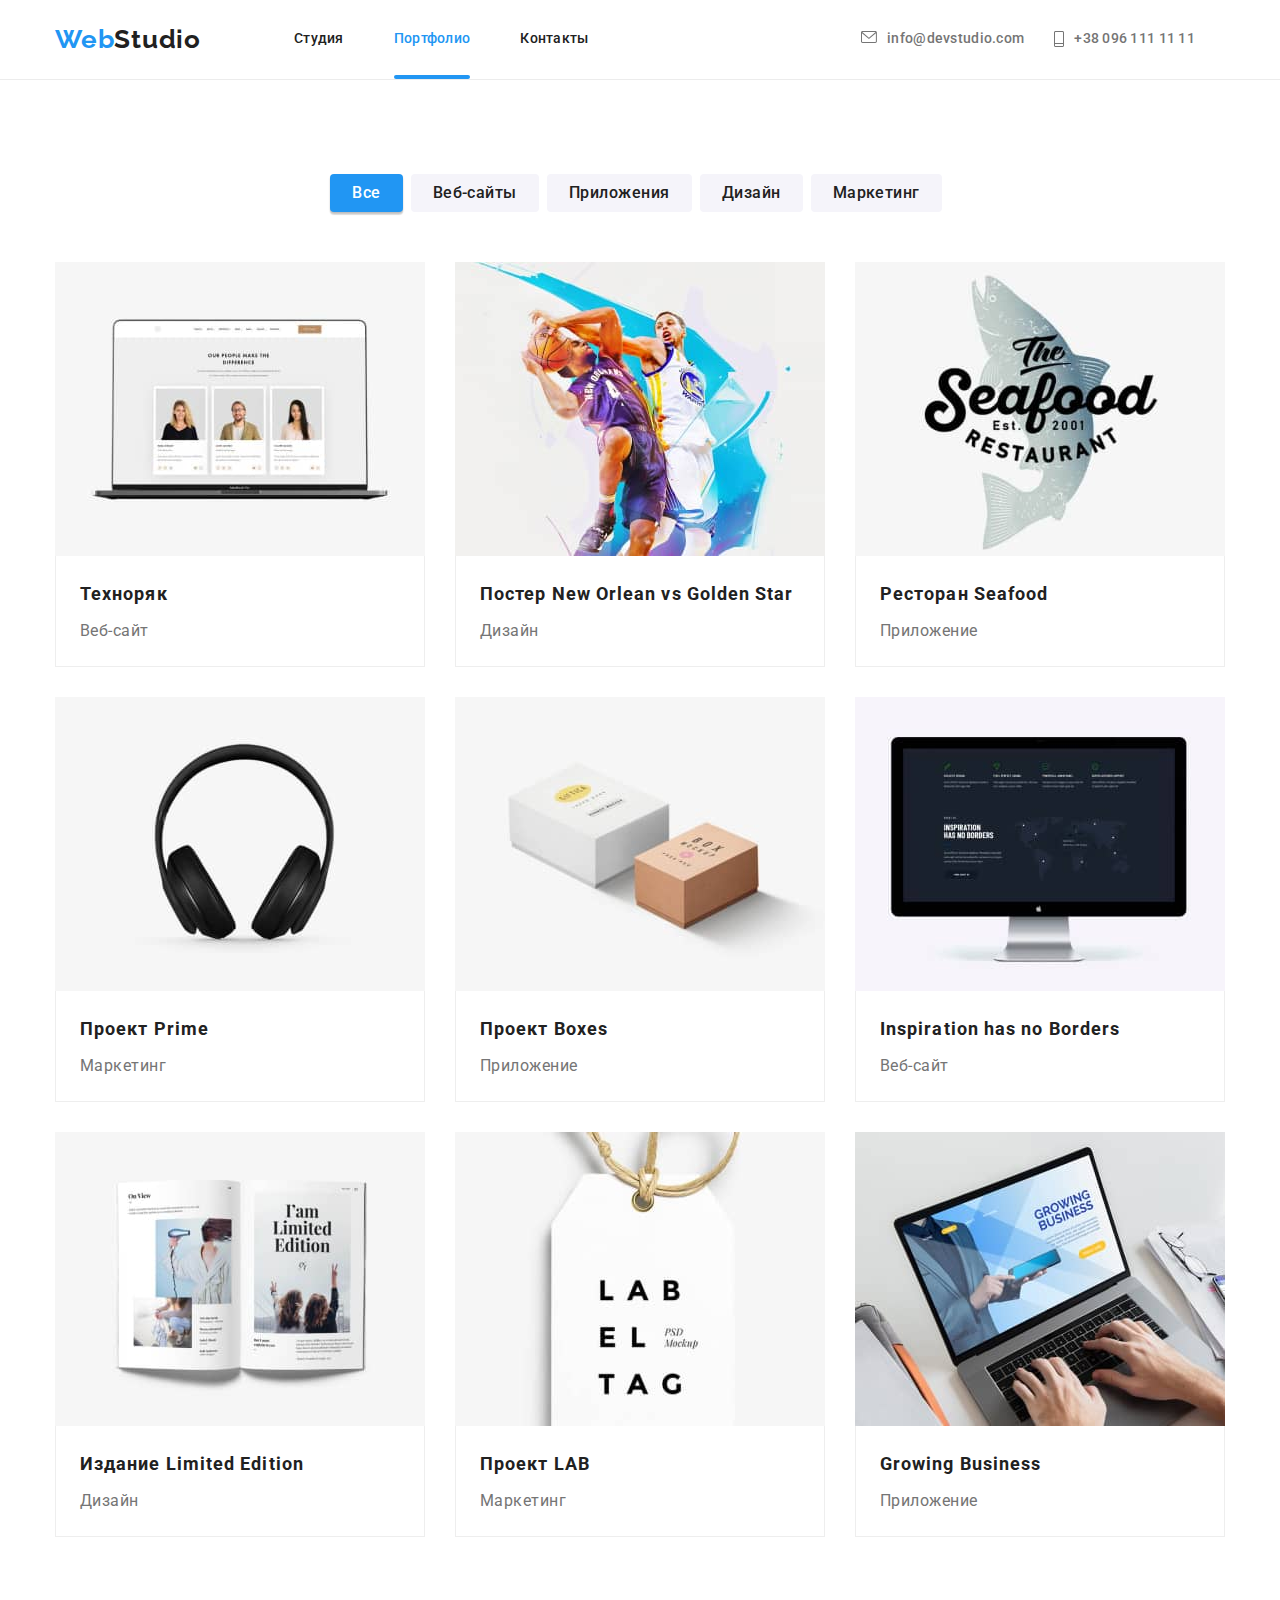
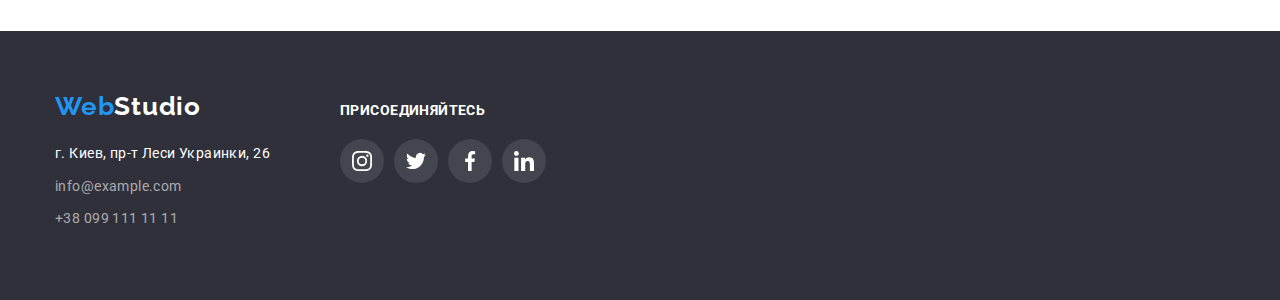
==== portfolio.html @ a16a636d "clone5" ====
<!DOCTYPE html>
<html lang="ru">
  <head>
    <meta charset="UTF-8" />
    <meta name="viewport" content="width=device-width, initial-scale=1.0" />
    <title>Портфолио</title>
    <link rel="preconnect" href="https://fonts.googleapis.com" />
    <link rel="preconnect" href="https://fonts.gstatic.com" crossorigin />
    <link
      href="https://fonts.googleapis.com/css2?family=Raleway:wght@700&family=Roboto:wght@400;500;700;900&display=swap"
      rel="stylesheet"
    />
    <link
      rel="stylesheet"
      href="https://cdnjs.cloudflare.com/ajax/libs/modern-normalize/1.1.0/modern-normalize.min.css"
      integrity="sha512-wpPYUAdjBVSE4KJnH1VR1HeZfpl1ub8YT/NKx4PuQ5NmX2tKuGu6U/JRp5y+Y8XG2tV+wKQpNHVUX03MfMFn9Q=="
      crossorigin="anonymous"
      referrerpolicy="no-referrer"
    />
    <link rel="stylesheet" href="./css/styles.css" />
  </head>
  <body>
    <!-- верхняя линия -->
    <header class="header">
      <section class="section-nav">
        <div class="container header-container">
          <nav class="header-navigation">
            <div class="logo">
              <a class="logo link" href="./index.html"
                >Web<span>Studio</span></a
              >
            </div>
            <ul class="site-nav list">
              <li class="header-item">
                <a href="./index.html" class="header-link link">Студия</a>
              </li>
              <li class="header-item">
                <a href="./portfolio.html" class="header-link current link"
                  >Портфолио</a
                >
              </li>
              <li class="header-item">
                <a href="#" class="header-link link">Контакты</a>
              </li>
            </ul>
          </nav>
          <div class="header-navigation connect">
            <a class="navigation-link link" href="mailto:info@devstudio.com">
              <svg class="header-svg" width="16" height="12">
                <use href="./img/icons.svg#icon-mail"></use>
              </svg>
              info@devstudio.com</a
            >
            <a class="navigation-link link" href="tel:+380961111111">
              <svg class="header-svg" width="10" height="16">
                <use href="./img/icons.svg#icon-tel"></use>
              </svg>
              +38 096 111 11 11</a
            >
          </div>
        </div>
      </section>
    </header>
    <!-- tagline -->
    <main>
      <section class="section">
        <div class="container">
          <h2 class="section-title" hidden>Портфолио</h2>
          <ul class="menu-list list">
            <li class="menu-item list">
              <button type="button" class="menu-button active">Все</button>
            </li>
            <li class="menu-item list">
              <button type="button" class="menu-button">Веб-сайты</button>
            </li>
            <li class="menu-item list">
              <button type="button" class="menu-button">Приложения</button>
            </li>
            <li class="menu-item list">
              <button type="button" class="menu-button">Дизайн</button>
            </li>
            <li class="menu-item list">
              <button type="button" class="menu-button">Маркетинг</button>
            </li>
          </ul>
          <ul class="portfolio list">
            <li class="portfolio-item">
              <a class="products-link link" href="">
                <div class="products-thumb">
                  <img
                    src="./img/techno1.jpg"
                    alt="фото-карточки сотрудников на экране монитора"
                    width="370"
                    height="294"
                  />
                  <div class="products-overlay">
                    <p class="products-overlay-text">
                      Технокряк это современная площадка распространения
                      коронавируса. Компании используют эту платформу для
                      цифрового шпионажа и атак на защищённые сервера
                      конкурентов.
                    </p>
                  </div>
                </div>
                <div class="portfolio-description">
                  <h3 class="portfolio-name">Техноряк</h3>
                  <p class="portfolio-text">Веб-сайт</p>
                </div>
              </a>
            </li>
            <li class="portfolio-item">
              <a class="products-link link" href="">
                <div class="products-thumb">
                  <img
                    src="./img/poster2.jpg"
                    alt="два баскетболиста соперничают"
                    width="370"
                    height="294"
                  />
                  <div class="products-overlay">
                    <p class="products-overlay-text">
                      Технокряк это современная площадка распространения
                      коронавируса. Компании используют эту платформу для
                      цифрового шпионажа и атак на защищённые сервера
                      конкурентов.
                    </p>
                  </div>
                </div>
                <div class="portfolio-description">
                  <h3 class="portfolio-name">
                    Постер New Orlean vs Golden Star
                  </h3>
                  <p class="portfolio-text">Дизайн</p>
                </div>
              </a>
            </li>
            <li class="portfolio-item">
              <a class="products-link link" href="">
                <div class="products-thumb">
                  <img
                    src="./img/restoran3.jpg"
                    alt="лого ресторана"
                    width="370"
                    height="294"
                  />
                  <div class="products-overlay">
                    <p class="products-overlay-text">
                      Технокряк это современная площадка распространения
                      коронавируса. Компании используют эту платформу для
                      цифрового шпионажа и атак на защищённые сервера
                      конкурентов.
                    </p>
                  </div>
                </div>
                <div class="portfolio-description">
                  <h3 class="portfolio-name">Ресторан Seafood</h3>
                  <p class="portfolio-text">Приложение</p>
                </div>
              </a>
            </li>
            <li class="portfolio-item">
              <a class="products-link link" href="">
                <div class="products-thumb">
                  <img
                    src="./img/project4.jpg"
                    alt="ченрые наушники на белом фоне"
                    width="370"
                    height="294"
                  />
                  <div class="products-overlay">
                    <p class="products-overlay-text">
                      Технокряк это современная площадка распространения
                      коронавируса. Компании используют эту платформу для
                      цифрового шпионажа и атак на защищённые сервера
                      конкурентов.
                    </p>
                  </div>
                </div>
                <div class="portfolio-description">
                  <h3 class="portfolio-name">Проект Prime</h3>
                  <p class="portfolio-text">Маркетинг</p>
                </div>
              </a>
            </li>
            <li class="portfolio-item">
              <a class="products-link link" href="">
                <div class="products-thumb">
                  <img
                    src="./img/boxes5.jpg"
                    alt="две коробки"
                    width="370"
                    height="294"
                  />
                  <div class="products-overlay">
                    <p class="products-overlay-text">
                      Технокряк это современная площадка распространения
                      коронавируса. Компании используют эту платформу для
                      цифрового шпионажа и атак на защищённые сервера
                      конкурентов.
                    </p>
                  </div>
                </div>
                <div class="portfolio-description">
                  <h3 class="portfolio-name">Проект Boxes</h3>
                  <p class="portfolio-text">Приложение</p>
                </div>
              </a>
            </li>
            <li class="portfolio-item">
              <a class="products-link link" href="">
                <div class="products-thumb">
                  <img
                    src="./img/insp6.jpg"
                    alt="монитор с картой"
                    width="370"
                    height="294"
                  />
                  <div class="products-overlay">
                    <p class="products-overlay-text">
                      Технокряк это современная площадка распространения
                      коронавируса. Компании используют эту платформу для
                      цифрового шпионажа и атак на защищённые сервера
                      конкурентов.
                    </p>
                  </div>
                </div>
                <div class="portfolio-description">
                  <h3 class="portfolio-name">Inspiration has no Borders</h3>
                  <p class="portfolio-text">Веб-сайт</p>
                </div>
              </a>
            </li>
            <li class="portfolio-item">
              <a class="products-link link" href="">
                <div class="products-thumb">
                  <img
                    src="./img/limited7.jpg"
                    alt="раскрытый журнал"
                    width="370"
                    height="294"
                  />
                  <div class="products-overlay">
                    <p class="products-overlay-text">
                      Технокряк это современная площадка распространения
                      коронавируса. Компании используют эту платформу для
                      цифрового шпионажа и атак на защищённые сервера
                      конкурентов.
                    </p>
                  </div>
                </div>
                <div class="portfolio-description">
                  <h3 class="portfolio-name">Издание Limited Edition</h3>
                  <p class="portfolio-text">Дизайн</p>
                </div>
              </a>
            </li>
            <li class="portfolio-item">
              <a class="products-link link" href="">
                <div class="products-thumb">
                  <img
                    src="./img/lab8.jpg"
                    alt="лэйба с надписью"
                    width="370"
                    height="294"
                  />
                  <div class="products-overlay">
                    <p class="products-overlay-text">
                      Технокряк это современная площадка распространения
                      коронавируса. Компании используют эту платформу для
                      цифрового шпионажа и атак на защищённые сервера
                      конкурентов.
                    </p>
                  </div>
                </div>
                <div class="portfolio-description">
                  <h3 class="portfolio-name">Проект LAB</h3>
                  <p class="portfolio-text">Маркетинг</p>
                </div>
              </a>
            </li>
            <li class="portfolio-item">
              <a class="products-link link" href="">
                <div class="products-thumb">
                  <img
                    src="./img/business9.jpg"
                    alt="человек за ноутбуком"
                    width="370"
                    height="294"
                  />
                  <div class="products-overlay">
                    <p class="products-overlay-text">
                      Технокряк это современная площадка распространения
                      коронавируса. Компании используют эту платформу для
                      цифрового шпионажа и атак на защищённые сервера
                      конкурентов.
                    </p>
                  </div>
                </div>
                <div class="portfolio-description">
                  <h3 class="portfolio-name">Growing Business</h3>
                  <p class="portfolio-text">Приложение</p>
                </div>
              </a>
            </li>
          </ul>
        </div>
      </section>
    </main>
    <!-- подвал -->
    <footer class="footer">
      <div class="container">
        <div class="footer-left">
          <div class="footer-design">
            <a class="logo logo-white link" href="./index.html"
              >Web<span>Studio</span></a
            >
          </div>
          <!--адрес-->
          <address class="footer-contacts">
            <ul class="footer-list list">
              <li class="footer-item">
                <a
                  class="adress link"
                  href="https://goo.gl/maps/Gm489NzdUtgBx8p3A"
                  target="_blank"
                  rel="noopener noreferrer"
                  >г. Киев, пр-т Леси Украинки, 26</a
                >
              </li>
              <li class="footer-item">
                <a class="footer-link link" href="mailto:info@example.com"
                  >info@example.com</a
                >
              </li>
              <li class="footer-item">
                <a class="footer-link link" href="tel:+380991111111"
                  >+38 099 111 11 11</a
                >
              </li>
            </ul>
          </address>
        </div>
        <div class="footer-social">
          <h3 class="footer-title">присоединяйтесь</h3>
          <ul class="footer-social-list list">
            <li class="footer-social-item">
              <a class="footer-social-link link">
                <svg class="footer-social-svg" width="20" height="20">
                  <use href="./img/icons.svg#icon-instagram"></use>
                </svg>
              </a>
            </li>
            <li class="footer-social-item">
              <a class="footer-social-link link">
                <svg class="footer-social-svg" width="20" height="20">
                  <use href="./img/icons.svg#icon-twitter"></use>
                </svg>
              </a>
            </li>
            <li class="footer-social-item">
              <a class="footer-social-link link">
                <svg class="footer-social-svg" width="20" height="20">
                  <use href="./img/icons.svg#icon-facebook"></use>
                </svg>
              </a>
            </li>
            <li class="footer-social-item">
              <a class="footer-social-link link">
                <svg class="footer-social-svg" width="20" height="20">
                  <use href="./img/icons.svg#icon-linkedin"></use>
                </svg>
              </a>
            </li>
          </ul>
        </div>
      </div>
    </footer>
  </body>
</html>
---- css/styles.css ----
:root {
  --primary-text-color: #212121;
  --second-text-color: #ffffff;
  --accent-color: #2196f3;
  --hero-bg-color: #2f303a;
  --paragraph-color: #757575;
  --link-color: #757575;
  --footer-link-color: rgba(255, 255, 255, 0.6);
  --team-bg-color: #f5f4fa;
  --footer-bg-color: #2f303a;
  --first-button-color: #ffffff;
  --second-button-color: #212121;
  --icon-color: #afb1b8;
  --main-bg-lite-color: #ffffff;
  --cubic: cubic-bezier(0.4, 0, 0.2, 1);
  --transition-time: 250ms;
}

html {
  box-sizing: border-box;
}

*,
*::before,
*::after {
  box-sizing: inherit;
}

body {
  font-family: Roboto, sans-serif;
  background-color: var(--second-text-color);
  color: var(--primary-text-color);
  padding: 0;
  margin: 0;
  border: none;
  outline: none;
}

.container {
  width: 1200px;
  margin: 0 auto;
  padding: 0 15px;
}

.section {
  display: block;
  text-align: center;
  padding: 94px 0;
}

img {
  display: block;
  max-width: 100%;
  height: auto;
}

.list {
  list-style: none;
  margin: 0;
  padding: 0;
}

.header {
  border-bottom: 1px solid #ececec;
}

.link {
  text-decoration: none;
}

a {
  display: inline-block;
  cursor: pointer;
  text-decoration: none;
  color: inherit;
}

p,
ul,
h1,
h2,
h3,
h4,
h5,
h6 {
  padding: 0;
  margin: 0;
}

ul {
  list-style: none;
}

.current {
  color: var(--accent-color);
}

.visually-hidden {
  position: absolute;
  width: 1px;
  height: 1px;
  margin: -1px;
  border: 0;
  padding: 0;
  white-space: nowrap;
  clip-path: inset(100%);
  clip: rect(0 0 0 0);
  overflow: hidden;
}

/* ------HEADER------ */

.header {
  justify-content: space-between;
  justify-content: center;
  height: 80px;
  padding-top: 24px;
  padding-bottom: 25px;
  border-bottom: 1px solid #ececec;
}

.header-container {
  display: flex;
  align-items: center;
  box-sizing: border-box;
  min-width: 1200px;
  align-content: center;
  background-color: var(--main-bg-lite-color);
}

.connect {
  margin-left: auto;
}

.header-navigation {
  display: flex;
  align-items: center;
  font-style: normal;
  font-weight: 500;
  font-size: 14px;
  line-height: 1.14;
  letter-spacing: 0.02em;
}

.logo {
  color: var(--accent-color);
  font-family: Raleway, sans-serif;
  display: inline-block;
  font-weight: 700;
  font-size: 26px;
  line-height: 1.19;
  letter-spacing: 0.03em;
}
.logo span {
  color: var(--primary-text-color);
}

.header-link {
  transition: color var(--transition-time) var(--cubic);

  position: relative;
  display: flex;
  align-items: center;
  font-weight: 500;
  font-size: 14px;
  line-height: 1.14;
  letter-spacing: 0.02em;
}
.header-link:hover,
.header-link:focus {
  transform: color;

  color: var(--accent-color);
  fill: var(--accent-color);
}

.header-link.current::after {
  content: "";
  position: absolute;
  bottom: -32px;
  left: 0;
  width: 100%;
  height: 4px;
  background: var(--accent-color);
  border-radius: 2px;
}

.navigation-link {
  transition: color var(--transition-time) var(--cubic);

  display: flex;
  margin-right: 30px;
  color: var(--link-color);
}

.navigation-link:hover,
.navigation-link:focus {
  color: var(--accent-color);
}
.site-nav {
  display: flex;
  align-items: center;
  flex-wrap: wrap;
  margin-left: 93px;
}

.header-svg {
  align-items: center;
  justify-content: center;
  margin-right: 10px;
  fill: currentColor;
}
.header-svg:hover,
.header-svg:focus {
  fill: var(--accent-color);
}

.header-item {
  align-items: center;
  padding-right: 50px;
}

/* ------HERO------ */
.hero {
  max-width: 1600px;
  min-height: 600px;
  text-align: center;
  align-items: center;
  margin-right: auto;
  margin-left: auto;
  padding-top: 200px;
  padding-bottom: 200px;
  background: var(--hero-bg-color);
}

.hero-container {
  display: flex;
  flex-direction: column;
  justify-content: center;
  align-items: center;
}

.section.hero {
  background-image: linear-gradient(
      to right,
      rgba(47, 48, 58, 0.4),
      rgba(47, 48, 58, 0.4)
    ),
    url(../img/bg.jpg);
  background-color: #c4c4c4;
  background-position: center;
  background-size: cover;
}

.hero-title {
  max-width: 696px;
  text-transform: uppercase;
  margin: 0 auto 30px;
  padding: 0;
  color: var(--second-text-color);
  font-weight: 900;
  font-size: 44px;
  line-height: 1.36;
  letter-spacing: 0.06em;
}

.hero-button {
  transition: background-color var(--transition-time) var(--cubic);
  min-width: 200px;
  height: 50px;
  font-weight: 700;
  font-family: inherit;
  font-size: 16px;
  line-height: 1.87;
  display: inline-block;
  align-items: center;
  text-align: center;
  letter-spacing: 0.06em;
  color: var(--first-button-color);
  margin: 0 auto;
  padding: 10px 32px;
  border: 1px solid transparent;
  background-color: var(--accent-color);
}

.hero-button:hover,
.hero-button:focus {
  transform: background-color;
  background-color: #188ce8;
}

.btn {
  cursor: pointer;
  min-height: 38px;
  padding: 6px 22px;
  font-style: inherit;
  border-radius: 4px;
  box-shadow: 0px 4px 4px rgba(0, 0, 0, 0.15);
  border-radius: 4px;
}

/* Sections */

.section-title {
  text-align: center;
  font-weight: 700;
  font-size: 36px;
  line-height: 1.16;
  letter-spacing: 0.03em;
  margin-bottom: 50px;
  color: var(--primary-text-color);
}

.icon-main {
  display: flex;
  justify-content: space-between;
}

.svg-bg {
  display: flex;
  align-items: center;
  justify-content: center;
  margin-bottom: 30px;
  width: 270px;
  height: 120px;
  background-color: #f5f4fa;
  border-radius: 4px;
}

.svg-main {
  display: flex;
  width: 70px;
  height: 70px;
}

.description {
  display: flex;
  align-items: center;
  text-align: left;
  justify-content: space-between;
}

.description-item {
  width: 270px;
  font-size: 14px;
  letter-spacing: 0.03em;
  color: var(--paragraph-color);
  margin-right: 30px;
}

.description-title {
  margin-bottom: 10px;
  text-transform: uppercase;
  font-weight: 700;
  font-size: 14px;
  line-height: 16px;
  letter-spacing: 0.03em;
  color: var(--primary-text-color);
}

.description-text {
  line-height: 1.71;
}

/* ------ABOUT------ */

.about {
  display: flex;
  flex-wrap: wrap;
  justify-content: space-between;
  padding-top: 0;
}

.gallery {
  display: flex;
  justify-content: space-between;
  align-items: center;
  margin: 0 auto;
}

.about-item {
  mix-blend-mode: normal;
}

.about-thumb {
  position: relative;
}

.about-box {
  position: absolute;
  bottom: 0;
  left: 0;
  width: 370px;
  height: 70px;
  display: flex;
  justify-content: center;
  align-items: center;
  background: rgba(47, 48, 58, 0.8);
}

.about-text {
  font-weight: 700;
  font-size: 14px;
  line-height: 1.14;
  letter-spacing: 0.03em;
  text-transform: uppercase;
  color: #ffffff;
}

/* ------TEAM------ */
.team {
  background-color: var(--team-bg-color);
}

.team-cards {
  align-items: center;
}
.card {
  background-color: var(--main-bg-lite-color);
  box-shadow: 0px 1px 3px rgba(0, 0, 0, 0.12), 0px 1px 1px rgba(0, 0, 0, 0.14),
    0px 2px 1px rgba(0, 0, 0, 0.2);
  border-radius: 0px 0px 4px 4px;
}
.card-body {
  padding-top: 30px;
  padding-bottom: 30px;
}

.team-item {
  background: #ffffff;
  box-shadow: 0px 1px 3px rgba(0, 0, 0, 0.12), 0px 1px 1px rgba(0, 0, 0, 0.14),
    0px 2px 1px rgba(0, 0, 0, 0.2);
  border-radius: 0px 0px 4px 4px;
}
.cards-title {
  font-weight: 500;
  font-size: 16px;
  line-height: 1.18;
  text-align: center;
  letter-spacing: 0.03em;
  margin: 0 0 10px 0;
}

.team-item-text {
  font-size: 16px;
  line-height: 1.18;
  text-align: center;
  letter-spacing: 0.03em;
  margin-bottom: 16px;
  padding: 0;
  color: var(--paragraph-color);
}

.team-social {
  display: flex;
  align-items: center;
  justify-content: center;
  padding: 0px;
}

.team-social :last-child {
  margin-right: 0px;
}

.team-social-item {
  width: 44px;
  height: 44px;
  margin-right: 10px;
}

.team-social-link {
  transition: background-color var(--transition-time) var(--cubic);
  width: 100%;
  height: 100%;
  padding: 12px;
  border-radius: 50%;
  justify-content: center;
  display: block;
  color: #afb1b8;
}
.team-social-link:hover,
.team-social-link:focus {
  color: var(--first-button-color);
  background-color: var(--accent-color);
}
.team-social-link:hover .team-social-link-svg,
.team-social-link:focus .team-social-link-svg {
  transform: fill;
  fill: var(--second-text-color);
}
.team-social-link-svg {
  width: 20px;
  height: 20px;
  background-color: transparent;
  fill: currentColor;
}
.team-social-link-svg {
  fill: var(--transition-time) var(--cubic);
  fill: var(--icon-color);
}

.team-social-link-svg:hover,
.team-social-link-svg:focus {
  fill: var(--first-button-color);
}

/* ----------CLIENTS--------- */
.regular-clients-list {
  display: flex;
  justify-content: center;
}

.regular-clients-item:not(:last-child) {
  margin-right: 30px;
}

.clients-link {
  transition: border var(--transition-time) var(--cubic),
    color var(--transition-time) var(--cubic);

  display: flex;
  justify-content: center;
  align-items: center;
  width: 170px;
  height: 92px;
  border: 1px solid #afb1b8;
  border-radius: 4px;
  color: #afb1b8;
}

.clients-link:hover,
.clients-link:focus {
  transform: border-color, color;

  color: var(--accent-color);
  border: 1px solid var(--accent-color);
}

.clients-svg {
  transition: fill var(--transition-time) var(--cubic);

  width: 106px;
  height: 60px;
  fill: currentColor;
}

/* ------FOOTER------ */
.logo-white span {
  color: var(--second-text-color);
}

.footer {
  padding: 60px 0;
  background: var(--footer-bg-color);
  color: var(--second-text-color);
}
.footer > .container {
  display: flex;
  align-items: baseline;
}
.footer-design {
  margin-bottom: 20px;
}
.footer-contacts {
  flex-direction: column;
}
.footer-link {
  font-style: normal;
  font-size: 14px;
  line-height: 1.71;
  letter-spacing: 0.03em;
  color: var(--footer-link-color);
  margin-bottom: 9px;
}
.footer-link:hover,
.footer-link:focus {
  transform: color;

  color: var(--accent-color);
}
.footer-item > a.adress {
  transition: color var(--transition-time) var(--cubic);

  font-size: 14px;
  line-height: 1.71;
  letter-spacing: 0.03em;
  color: var(--second-text-color);
  font-style: normal;
  margin-bottom: 9px;
}

.footer-social {
  justify-content: center;
  margin-left: 70px;
}

.footer-title {
  font-weight: 700;
  font-size: 14px;
  line-height: 1.14;
  letter-spacing: 0.03em;
  text-transform: uppercase;
  color: var(--second-text-color);
  margin-bottom: 20px;
}

.footer-social-list {
  display: flex;
  align-items: baseline;
}

.footer-social-item {
  width: 44px;
  height: 44px;
  border-radius: 50%;
}
.footer-social-item:not(:last-child) {
  margin-right: 10px;
}

.footer-social-link {
  transition: background-color var(--transition-time) var(--cubic);

  width: 100%;
  height: 100%;
  display: flex;
  justify-content: center;
  align-items: center;
  border-radius: 50%;
  background-color: rgba(255, 255, 255, 0.1);
  margin-right: 10px;
}
.footer-social-link:hover,
.footer-social-link:focus {
  transform: background-color;

  background-color: var(--accent-color);
}

.footer-social-svg {
  fill: #ffffff;
}

/* --------------------PORTFOLIO-------------------- */

.menu-list {
  display: flex;
  justify-content: center;
  margin-bottom: 50px;
}
.menu-button {
  transition: background-color var(--transition-time) var(--cubic),
    color var(--transition-time) var(--cubic),
    box-shadow var(--transition-time) var(--cubic);

  font-weight: 500;
  font-size: 16px;
  line-height: 1.62;
  text-align: center;
  letter-spacing: 0.03em;
  color: var(--second-button-color);
  font-family: inherit;
  cursor: pointer;
  border: none;
  background: #f5f4fa;
  border-radius: 4px;
  padding: 6px 22px;
}

.menu-item {
  margin-right: 8px;
}

.menu-button:hover,
.menu-button:focus {
  background-color: var(--accent-color);
  color: var(--second-text-color);
  box-shadow: 0px 4px 4px rgba(0, 0, 0, 0.15);
  border-radius: 4px;
}

.portfolio {
  display: flex;
  flex-wrap: wrap;
  text-align: left;
  margin-right: -30px;
  margin-bottom: -30px;
}
.portfolio-item {
  transition: box-shadow var(--transition-time) var(--cubic);
  cursor: pointer;
  display: flex;
  flex-direction: column;
  margin-right: 30px;
  margin-bottom: 30px;
}

.products-link {
  display: block;
  transition: box-shadow var(--transition-time) var(--cubic);
}

.products-link:hover,
.products-link:focus {
  box-shadow: 0px 1px 1px rgba(0, 0, 0, 0.12), 0px 4px 4px rgba(0, 0, 0, 0.06),
    1px 4px 6px rgba(0, 0, 0, 0.16);
}

.products-thumb {
  position: relative;
  overflow: hidden;
}
.products-overlay-text {
  position: absolute;
  top: 0;
  left: 0;
  opacity: 0;
  padding: 63px 24px;
  font-size: 18px;
  line-height: 1.56;
  letter-spacing: 0.03em;
  color: #ffffff;
}

.products-overlay {
  position: absolute;
  width: 100%;
  height: 100%;
  top: 0;
  left: 0;
  background-color: rgba(33, 150, 243, 0.9);
}
.products-overlay,
.products-overlay-text {
  transform: translateY(100%);
  transition: transform var(--transition-time) var(--cubic);
}
.portfolio-item:hover .products-overlay,
.portfolio-item:hover .products-overlay-text {
  transform: translateY(0);
}
.portfolio-item:hover .products-overlay,
.portfolio-item:hover .products-overlay-text {
  opacity: 1;
}

.portfolio-description {
  border: 1px solid #eeeeee;
  border-top: none;
  padding: 20px 24px;
}

.portfolio-name {
  font-weight: 700;
  font-size: 18px;
  line-height: 2;
  letter-spacing: 0.06em;
  color: var(--primary-text-color);
  margin-bottom: 4px;
}
.portfolio-text {
  font-size: 16px;
  line-height: 1.87;
  letter-spacing: 0.03em;
  color: var(--link-color);
}

.active {
  color: var(--second-text-color);
  background-color: var(--accent-color);
  box-shadow: 0px 3px 1px rgba(0, 0, 0, 0.1), 0px 1px 2px rgba(0, 0, 0, 0.08),
    0px 2px 2px rgba(0, 0, 0, 0.12);
}

/* MODAL */

/* .............MODAL............... */

.backdrop {
  position: fixed;
  left: 0px;
  top: 0px;
  z-index: 999;
  opacity: 1;
  transition: opacity var(--transition-time) var(--cubic) visibility
    var(--transition-time);
  width: 100vw;
  height: 100vh;
  background: rgba(0, 0, 0, 0.2);
}
.backdrop.is-hidden {
  visibility: hidden;
  opacity: 0;
  pointer-events: none;
}
.backdrop.is-hidden .modal {
  transform: translate(-50%, -50%) scale(0.5) rotate(80deg);
}

.modal {
  position: absolute;
  top: 50%;
  left: 50%;
  transform: translate(-50%, -50%) scale(1) rotate(0);
  transition: transform var(--transition-time) var(--cubic);
  min-height: 581px;
  min-width: 528px;
  background: #ffffff;
  box-shadow: 0px 1px 3px rgba(0, 0, 0, 0.12), 0px 1px 1px rgba(0, 0, 0, 0.14),
    0px 2px 1px rgba(0, 0, 0, 0.2);
  border-radius: 4px;
}

.close-btn {
  position: absolute;
  top: 8px;
  right: 8px;
  width: 30px;
  height: 30px;
  background-color: transparent;
  border: 1px solid rgba(0, 0, 0, 0.1);
  border-radius: 50%;
  cursor: pointer;
  display: flex;
  align-items: center;
  justify-content: center;
}

.close-icon {
  position: absolute;
  top: 50%;
  left: 50%;
  background-color: transparent;
  transform: translate(-50%, -50%);
  fill: var(--primary-text-color);
}
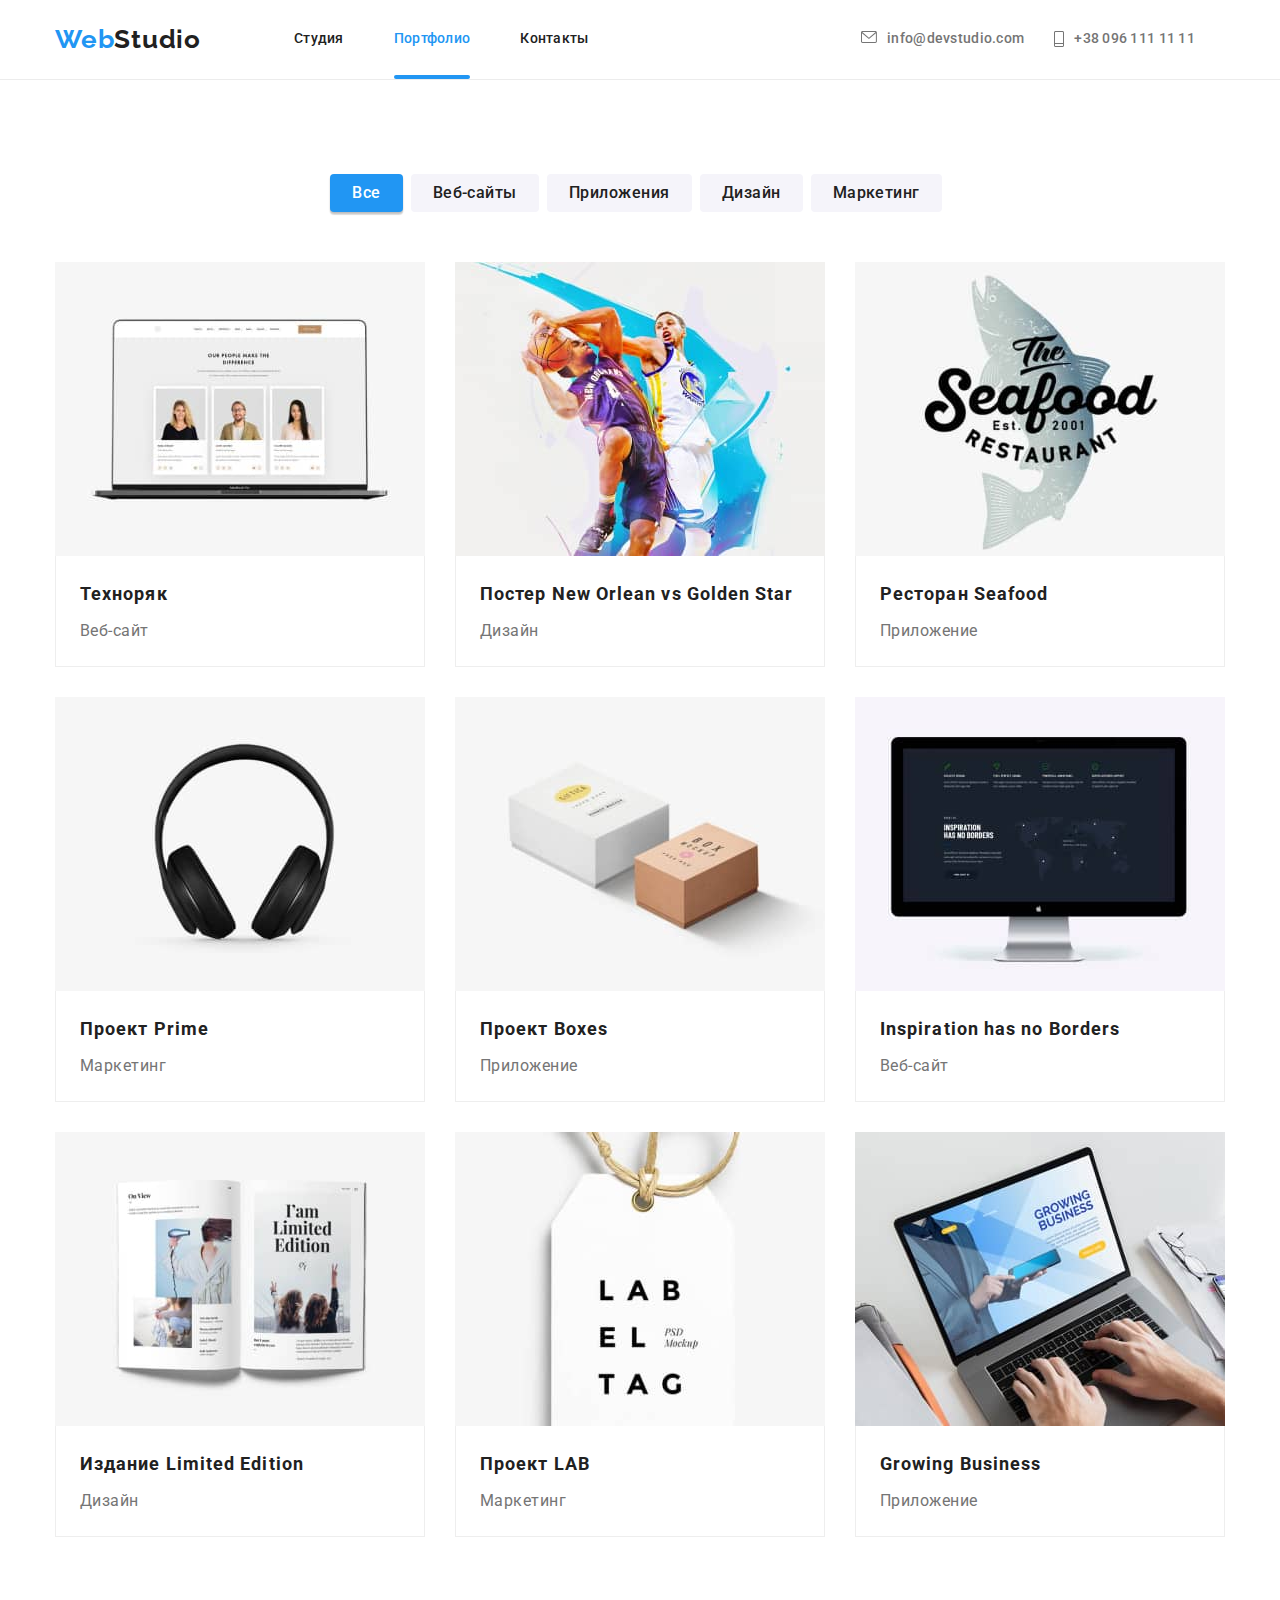
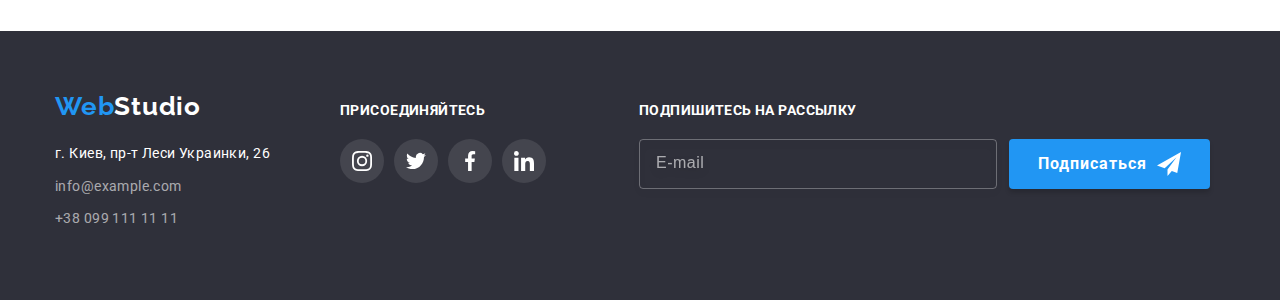
==== commit 3e1d308e: "icons" ====
--- a/portfolio.html
+++ b/portfolio.html
@@ -373,6 +373,27 @@
             </li>
           </ul>
         </div>
+        <div class="sign-up">
+          <p class="sign-up-title">Подпишитесь на рассылку</p>
+          <form action="#">
+            <div class="sign-up-form">
+              <label>
+                <input
+                  type="mail"
+                  name="user-mail"
+                  class="sign-up-input"
+                  placeholder="E-mail"
+                />
+              </label>
+              <button type="submit" class="sign-up-btn">
+                Подписаться
+                <svg class="sign-up-icon" width="24" height="24">
+                  <use href="./img/icons.svg#icon-send"></use>
+                </svg>
+              </button>
+            </div>
+          </form>
+        </div>
       </div>
     </footer>
   </body>
--- a/css/styles.css
+++ b/css/styles.css
@@ -12,6 +12,7 @@
   --second-button-color: #212121;
   --icon-color: #afb1b8;
   --main-bg-lite-color: #ffffff;
+  --btn-hover: #188ce8;
   --cubic: cubic-bezier(0.4, 0, 0.2, 1);
   --transition-time: 250ms;
 }
@@ -169,7 +170,6 @@
 .header-link:hover,
 .header-link:focus {
   transform: color;
-
   color: var(--accent-color);
   fill: var(--accent-color);
 }
@@ -286,7 +286,7 @@
 .hero-button:hover,
 .hero-button:focus {
   transform: background-color;
-  background-color: #188ce8;
+  background-color: var(--btn-hover);
 }
 
 .btn {
@@ -639,6 +639,83 @@
 
 .footer-social-svg {
   fill: #ffffff;
+}
+
+.sign-up {
+  justify-content: center;
+  margin-left: 93px;
+}
+
+.sign-up-form {
+  display: flex;
+}
+
+.sign-up-title {
+  display: flex;
+  margin-bottom: 20px;
+  font-weight: 700;
+  font-size: 14px;
+  line-height: 1.14;
+  letter-spacing: 0.03em;
+  text-transform: uppercase;
+  color: var(--second-text-color);
+}
+.sign-up-input {
+  cursor: pointer;
+  width: 358px;
+  height: 50px;
+  padding: 15px 16px;
+  margin-right: 12px;
+  color: var(--second-text-color);
+  background-color: transparent;
+  border: 1px solid rgba(255, 255, 255, 0.3);
+  filter: drop-shadow(0px 4px 4px rgba(0, 0, 0, 0.15));
+  border-radius: 4px;
+  outline: none;
+  transition: border-color var(--transition-time) var(--cubic);
+}
+.sign-up-input::placeholder {
+  font-size: 16px;
+  line-height: 1.25;
+  display: flex;
+  align-items: center;
+  letter-spacing: 0.03em;
+  color: rgba(255, 255, 255, 0.6);
+  transition: color var(--transition-time) var(--cubic);
+}
+.sign-up-input:focus {
+  border-color: var(--accent-color);
+}
+.sign-up-input:focus::placeholder {
+  color: var(--second-text-color);
+}
+
+.sign-up-btn {
+  height: 50px;
+  padding: 10px 29px;
+  display: flex;
+  align-items: center;
+  text-align: center;
+  font-family: inherit;
+  font-weight: 700;
+  font-size: 16px;
+  line-height: 1.87;
+  letter-spacing: 0.06em;
+  background-color: var(--accent-color);
+  box-shadow: 0px 4px 4px rgba(0, 0, 0, 0.15);
+  border-radius: 4px;
+  border: none;
+  color: var(--second-text-color);
+  transition: background-color var(--transition-time) var(--cubic);
+}
+.sign-up-btn:hover,
+.sign-up-btn:focus {
+  background-color: var(--btn-hover);
+}
+.sign-up-icon {
+  margin-left: 10px;
+
+  fill: var(--second-text-color);
 }
 
 /* --------------------PORTFOLIO-------------------- */
@@ -799,6 +876,7 @@
 
 .modal {
   position: absolute;
+  padding: 40px;
   top: 50%;
   left: 50%;
   transform: translate(-50%, -50%) scale(1) rotate(0);
@@ -811,6 +889,162 @@
   border-radius: 4px;
 }
 
+.modal-title {
+  margin-bottom: 30px;
+  font-weight: 700;
+  font-size: 20px;
+  line-height: 1.15;
+  text-align: center;
+  letter-spacing: 0.03em;
+  color: var(--primary-text-color);
+}
+.modal-form-field {
+  margin-bottom: 10px;
+}
+
+.modal-form-field:nth-child(4n) {
+  margin-bottom: 18px;
+}
+
+.modal-form-field:nth-child(5n) {
+  margin-bottom: 32px;
+}
+
+.modal-input,
+.feedback-txt {
+  border: 1px solid rgba(33, 33, 33, 0.2);
+  border-radius: 4px;
+  outline: none;
+  color: var(--link-color);
+  font-size: 16px;
+  line-height: 1.16;
+  letter-spacing: 0.01em;
+  transition: border-color var(--transition-time) var(--cubic);
+  cursor: pointer;
+}
+.modal-input-wrap {
+  position: relative;
+  width: 100%;
+  height: 40px;
+}
+
+.modal-input {
+  width: 100%;
+  height: 40px;
+  padding-right: 10px;
+  padding-left: 42px;
+}
+
+.input-icon {
+  position: absolute;
+  top: 50%;
+  transform: translateY(-50%);
+  left: 12px;
+
+  transition: fill var(--transition-time) var(--cubic);
+}
+.modal-input:focus {
+  border-color: var(--accent-color);
+}
+
+.modal-input:focus + .input-icon {
+  fill: var(--accent-color);
+}
+
+.input-title {
+  display: block;
+  text-align: left;
+  margin-bottom: 4px;
+  font-size: 12px;
+  line-height: 1.16;
+  letter-spacing: 0.01em;
+  color: var(--link-color);
+}
+
+.feedback-txt {
+  width: 100%;
+  height: 120px;
+  padding: 12px 16px;
+  resize: none;
+}
+.feedback-txt:focus {
+  border-color: var(--accent-color);
+}
+
+.feedback-txt::placeholder {
+  font-size: 14px;
+  line-height: 1.16;
+  letter-spacing: 0.01em;
+  color: rgba(117, 117, 117, 0.5);
+}
+
+.terms-check {
+  font-size: 14px;
+  line-height: 1.71;
+  letter-spacing: 0.03em;
+  display: flex;
+  align-items: center;
+  justify-content: center;
+  color: var(--link-color);
+}
+
+.terms-check span {
+  width: 16px;
+  height: 15px;
+  border: 2px solid var(--primary-text-color);
+  border-radius: 2px;
+  transition: background-color var(--transition-time) var(--cubic),
+    border var(--transition-time) var(--cubic);
+  display: flex;
+  margin-right: 6px;
+}
+
+.icon-check {
+  fill: transparent;
+  transition: fill var(--transition-time) var(--cubic);
+}
+
+.modal-check:checked + .terms-check span {
+  background-color: var(--accent-color);
+  border: none;
+}
+.modal-check:checked + .terms-check span .icon-check {
+  fill: var(--second-text-color);
+}
+
+.terms-link {
+  font-size: 14px;
+  line-height: 1.71;
+  letter-spacing: 0.03em;
+  text-decoration: underline;
+  text-decoration-skip-ink: none;
+  color: var(--accent-color);
+}
+
+.submit-btn {
+  display: flex;
+  margin: auto auto;
+  padding: 10px 55px;
+  align-items: center;
+  text-align: center;
+  background-color: var(--accent-color);
+  box-shadow: 0px 4px 4px rgba(0, 0, 0, 0.15);
+  border-radius: 4px;
+  border: none;
+  color: var(--second-text-color);
+  font-family: inherit;
+  font-weight: 700;
+  font-size: 16px;
+  line-height: 1.87;
+  letter-spacing: 0.06em;
+  transition: background-color var(--transition-time) var(--cubic);
+}
+
+.submit-btn:hover,
+.submit-btn:focus {
+  background-color: var(--btn-hover);
+}
+
 .close-btn {
   position: absolute;
   top: 8px;
@@ -824,13 +1058,17 @@
   display: flex;
   align-items: center;
   justify-content: center;
-}
-
+  transition: color var(--transition-time) var(--cubic);
+}
+.close-btn:hover,
+.close-btn:focus {
+  color: var(--accent-color);
+}
 .close-icon {
   position: absolute;
   top: 50%;
   left: 50%;
   background-color: transparent;
   transform: translate(-50%, -50%);
-  fill: var(--primary-text-color);
-}
+  fill: currentColor;
+}
